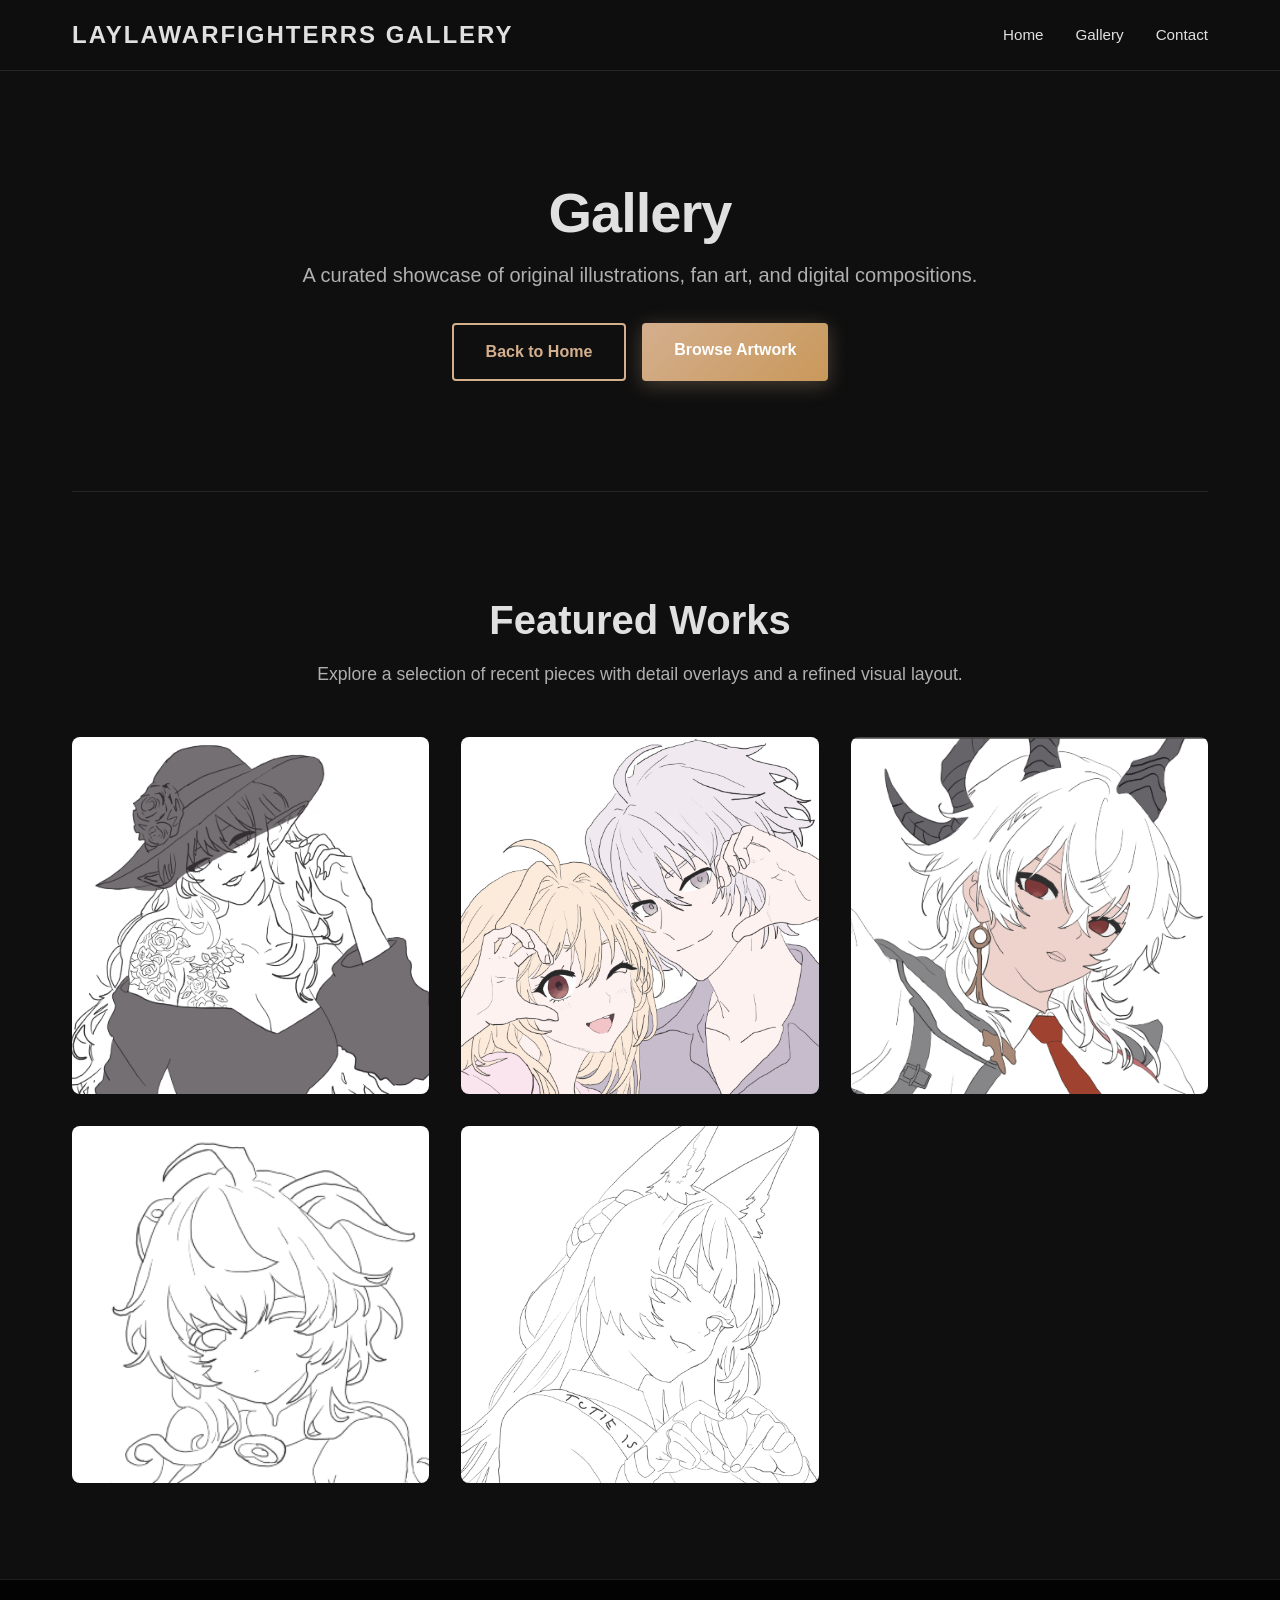
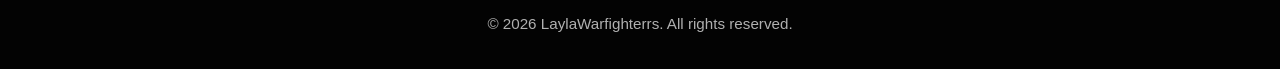
==== gallery.html @ 2073dcb2 "website created from visual studio" ====
<!doctype html>
<html lang="en">
<head>
  <meta charset="utf-8" />
  <meta name="viewport" content="width=device-width,initial-scale=1" />
  <title>Gallery | LaylaWarfighterrs</title>
  <link rel="stylesheet" href="styles.css">
</head>
<body>
  <nav class="navbar" role="navigation" aria-label="Primary navigation">
    <div class="navbar-container">
      <div class="logo">LaylaWarfighterrs Gallery</div>
      <ul class="nav-links">
        <li><a href="index.html" class="nav-link">Home</a></li>
        <li><a href="gallery.html" class="nav-link">Gallery</a></li>
        <li><a href="#contact" class="nav-link">Contact</a></li>
      </ul>
    </div>
  </nav>

  <header class="hero hero--centered" id="home" role="banner">
    <div class="hero-content">
      <h1 class="hero-title">Gallery</h1>
      <p class="hero-subtitle">A curated showcase of original illustrations, fan art, and digital compositions.</p>
      <div class="hero-buttons">
        <a href="index.html" class="btn btn-secondary">Back to Home</a>
        <a href="#gallery" class="btn btn-primary">Browse Artwork</a>
      </div>
    </div>
  </header>

  <main class="container" role="main">
    <section class="portfolio" id="gallery" aria-label="Gallery showcase">
      <h2 class="section-title">Featured Works</h2>
      <p class="section-subtitle">Explore a selection of recent pieces with detail overlays and a refined visual layout.</p>

      <div class="portfolio-grid">
        <article class="portfolio-item">
          <a href="galleryoc.html">
            <div class="portfolio-image">
              <img src="lystrixoc.png" alt="OC Drawings preview" />
              <div class="portfolio-overlay">
                <h3>OC Drawings</h3>
                <p>Original character artworks.</p>
              </div>
            </div>
          </a>
        </article>

        <article class="portfolio-item">
          <a href="gallerycomm.html">
            <div class="portfolio-image">
              <img src="commcov.png" alt="Commission Work preview" />
              <div class="portfolio-overlay">
                <h3>Commission Work</h3>
                <p>Custom illustrations for clients.</p>
              </div>
            </div>
          </a>
        </article>

        <article class="portfolio-item">
          <a href="galleryzani.html">
            <div class="portfolio-image">
              <img src="zanicov.png" alt="Zani Drawings preview" />
              <div class="portfolio-overlay">
                <h3>Zani Drawings</h3>
                <p>Fan art and stylized illustrations inspired by Zani.</p>
              </div>
            </div>
          </a>
        </article>

        <article class="portfolio-item">
          <a href="gallerygenshin.html">
            <div class="portfolio-image">
              <img src="genshincov3.png" alt="Genshin Artwork preview" />
              <div class="portfolio-overlay">
                <h3>Genshin Artwork</h3>
                <p>Collection of Genshin Impact characters.</p>
              </div>
            </div>
          </a>
        </article>

        <article class="portfolio-item">
          <a href="galleryzzz.html">
            <div class="portfolio-image">
              <img src="zzzcov.png" alt="ZZZ Artwork preview" />
              <div class="portfolio-overlay">
                <h3>ZZZ Artwork</h3>
                <p>Collection of Zenless Zone Zero themed artwork.</p>
              </div>
            </div>
          </a>
        </article>
      </div>
    </section>
  </main>

  <footer class="footer">
    <p>&copy; 2026 LaylaWarfighterrs. All rights reserved.</p>
  </footer>
</body>
</html>
---- styles.css ----
/* Professional Digital Artist Portfolio */

/* Reset */
* {
  box-sizing: border-box;
}

html {
  scroll-behavior: smooth;
}

:root {
  --bg: #0f0f0f;
  --surface: rgba(15, 15, 15, 0.95);
  --card: rgba(18, 18, 18, 0.9);
  --text: #e0e0e0;
  --muted: #b0b0b0;
  --accent: #D4AF8E;
  --accent-soft: #C9985A;
  --border: rgba(255, 255, 255, 0.1);
  --footer-bg: rgba(0, 0, 0, 0.8);
  --overlay-bg: rgba(0, 0, 0, 0.8);
  --hero-shadow: rgba(212, 175, 142, 0.2);
  --nav-bg: rgba(15, 15, 15, 0.95);
  --input-bg: rgba(255, 255, 255, 0.05);
  --btn-secondary-bg: transparent;
  --btn-secondary-color: var(--accent);
  --btn-secondary-border: var(--accent);
}

.light-theme {
  --bg: #f6f5f2;
  --surface: rgba(255, 255, 255, 0.95);
  --card: rgba(255, 255, 255, 0.95);
  --text: #1a1a1a;
  --muted: #5c5c5c;
  --accent: #b68e59;
  --accent-soft: #d4b57f;
  --border: rgba(0, 0, 0, 0.1);
  --footer-bg: rgba(255, 255, 255, 0.9);
  --overlay-bg: rgba(255, 255, 255, 0.85);
  --hero-shadow: rgba(182, 142, 89, 0.2);
  --nav-bg: rgba(255, 255, 255, 0.95);
  --input-bg: rgba(0, 0, 0, 0.05);
  --btn-secondary-bg: transparent;
  --btn-secondary-color: var(--accent);
  --btn-secondary-border: var(--accent);
}

body {
  margin: 0;
  font-family: 'Segoe UI', Roboto, 'Helvetica Neue', Arial, sans-serif;
  background: var(--bg);
  color: var(--text);
  line-height: 1.6;
  -webkit-font-smoothing: antialiased;
  -moz-osx-font-smoothing: grayscale;
}

/* Navbar */
.navbar {
  position: sticky;
  top: 0;
  background: var(--nav-bg);
  backdrop-filter: blur(10px);
  padding: 1rem 0;
  z-index: 1000;
  border-bottom: 1px solid var(--border);
}

.navbar-container {
  max-width: 1200px;
  margin: 0 auto;
  padding: 0 2rem;
  display: flex;
  justify-content: space-between;
  align-items: center;
}

.logo {
  font-size: 1.5rem;
  font-weight: 700;
  color: var(--text);
  text-transform: uppercase;
  letter-spacing: 2px;
}

.nav-links {
  display: flex;
  list-style: none;
  gap: 2rem;
  margin: 0;
  padding: 0;
}

.nav-link {
  color: var(--text);
  text-decoration: none;
  font-size: 0.95rem;
  font-weight: 500;
  transition: color 0.3s ease, text-shadow 0.3s ease;
  position: relative;
}

.nav-link:hover {
  color: var(--accent);
  text-shadow: 0 0 10px rgba(212, 175, 142, 0.5);
}

.nav-link::after {
  content: '';
  position: absolute;
  bottom: -5px;
  left: 0;
  width: 0;
  height: 2px;
  background: var(--accent);
  transition: width 0.3s ease;
}

.nav-link:hover::after {
  width: 100%;
}

/* Hero Section */
.hero {
  display: grid;
  grid-template-columns: 1fr 1fr;
  align-items: center;
  gap: 4rem;
  max-width: 1200px;
  margin: 0 auto;
  padding: 6rem 2rem;
  min-height: 600px;
}

.hero.hero--centered {
  display: flex;
  flex-direction: column;
  justify-content: center;
  align-items: center;
  text-align: center;
  min-height: 420px;
}

.hero.hero--centered .hero-content {
  max-width: 900px;
}

.hero.hero--centered .hero-buttons {
  justify-content: center;
}

.hero-content {
  z-index: 2;
  text-align: center;
}

.hero-buttons {
  display: flex;
  gap: 1rem;
  flex-wrap: wrap;
  justify-content: center;
}

.hero-title {
  font-size: 3.5rem;
  font-weight: 700;
  margin: 0 0 1rem 0;
  color: var(--text);
  line-height: 1.1;
  letter-spacing: -1px;
}

.hero-subtitle {
  font-size: 1.25rem;
  color: var(--muted);
  margin: 0 0 2rem 0;
  line-height: 1.6;
}

.hero-buttons {
  display: flex;
  gap: 1rem;
  flex-wrap: wrap;
}

.btn {
  padding: 0.875rem 2rem;
  font-size: 1rem;
  font-weight: 600;
  text-decoration: none;
  border: none;
  border-radius: 4px;
  cursor: pointer;
  transition: all 0.3s ease;
  display: inline-block;
}

.btn-primary {
  background: linear-gradient(135deg, var(--accent), var(--accent-soft));
  color: white;
  box-shadow: 0 4px 20px rgba(212, 175, 142, 0.3);
}

.btn-primary:hover {
  transform: translateY(-2px);
  box-shadow: 0 8px 30px rgba(212, 175, 142, 0.5);
}

.btn-secondary {
  background: var(--btn-secondary-bg);
  color: var(--btn-secondary-color);
  border: 2px solid var(--btn-secondary-border);
}

.btn-secondary:hover {
  background: rgba(212, 175, 142, 0.1);
  transform: translateY(-2px);
}

.hero-image {
  position: relative;
  height: 500px;
  border-radius: 12px;
  overflow: hidden;
  box-shadow: 0 20px 60px var(--hero-shadow);
}

.hero-image img {
  width: 100%;
  height: 100%;
  object-fit: cover;
}

/* Container */
.container {
  max-width: 1200px;
  margin: 0 auto;
  padding: 0 2rem;
}

/* Section Styles */
.section-title {
  font-size: 2.5rem;
  font-weight: 700;
  color: var(--text);
  margin: 0 0 0.5rem 0;
  text-align: center;
}

.section-subtitle {
  font-size: 1.1rem;
  color: var(--muted);
  text-align: center;
  margin: 0 0 3rem 0;
}

.subsection-title {
  font-size: 1.5rem;
  font-weight: 600;
  color: #ffffff;
  margin: 2rem 0 1rem 0;
}

/* Portfolio Section */
.portfolio {
  padding: 6rem 0;
  border-top: 1px solid rgba(255, 255, 255, 0.1);
}

.portfolio-grid {
  display: grid;
  grid-template-columns: repeat(auto-fit, minmax(280px, 1fr));
  gap: 2rem;
  margin-top: 3rem;
}

.portfolio-item {
  position: relative;
  overflow: hidden;
  border-radius: 8px;
  aspect-ratio: 1;
  group/item;
}

.portfolio-image {
  position: relative;
  width: 100%;
  height: 100%;
  overflow: hidden;
}

.portfolio-image img {
  width: 100%;
  height: 100%;
  object-fit: cover;
  transition: transform 0.4s ease;
}

.portfolio-item:hover .portfolio-image img {
  transform: scale(1.08);
}

.portfolio-overlay {
  position: absolute;
  inset: 0;
  background: var(--overlay-bg);
  display: flex;
  flex-direction: column;
  justify-content: flex-end;
  padding: 2rem;
  opacity: 0;
  transition: opacity 0.3s ease;
}

.portfolio-item:hover .portfolio-overlay {
  opacity: 1;
}

.portfolio-overlay h3 {
  margin: 0 0 0.5rem 0;
  font-size: 1.25rem;
  color: var(--text);
}

.portfolio-overlay p {
  margin: 0;
  color: var(--accent);
  font-size: 0.9rem;
}

/* About Section */
.about {
  padding: 6rem 0;
  border-top: 1px solid var(--border);
}

.about-content {
  display: grid;
  grid-template-columns: 1fr 1fr;
  gap: 4rem;
  align-items: center;
}

.about-text p {
  font-size: 1.05rem;
  color: var(--muted);
  line-height: 1.8;
  margin: 0 0 1.5rem 0;
}

.services-list {
  list-style: none;
  padding: 0;
  margin: 0;
}

.services-list li {
  padding: 0.75rem 0 0.75rem 2rem;
  position: relative;
  color: var(--muted);
  font-size: 1.05rem;
}

.services-list li::before {
  content: '▸';
  position: absolute;
  left: 0;
  color: var(--accent);
  font-size: 1.5rem;
}

.about-image {
  position: relative;
  border-radius: 12px;
  overflow: hidden;
  height: 400px;
  box-shadow: 0 20px 60px var(--hero-shadow);
}

.about-image img {
  width: 100%;
  height: 100%;
  object-fit: cover;
}

/* Contact Section */
.contact {
  padding: 6rem 0;
  border-top: 1px solid var(--border);
  border-bottom: 1px solid var(--border);
  text-align: center;
}

.contact-content {
  display: grid;
  grid-template-columns: 1fr;
  gap: 2rem;
  margin-top: 3rem;
  justify-items: center;
}

.contact-info {
  max-width: 700px;
  width: 100%;
}

.contact-info h3 {
  font-size: 1.5rem;
  color: var(--text);
  margin: 0 0 1.5rem 0;
}

.contact-info p {
  color: var(--muted);
  margin: 1rem 0;
  font-size: 1.05rem;
}

.contact strong,
.contact-info p strong {
  color: #D4AF8E;
}

.social-links {
  list-style: none;
  padding: 0;
  margin: 1rem 0 0 0;
  display: flex;
  gap: 2rem;
  flex-wrap: wrap;
}

.social-links a {
  color: #D4AF8E;
  text-decoration: none;
  font-weight: 500;
  transition: all 0.3s ease;
}

.social-links a:hover {
  color: #ffffff;
  text-shadow: 0 0 10px rgba(212, 175, 142, 0.5);
}

.contact-form {
  display: flex;
  flex-direction: column;
  gap: 1.5rem;
}

.contact-form input,
.contact-form textarea {
  padding: 1rem;
  background: var(--input-bg);
  border: 1px solid var(--border);
  color: var(--text);
  border-radius: 4px;
  font-family: inherit;
  font-size: 1rem;
  transition: all 0.3s ease;
}

.contact-form input::placeholder,
.contact-form textarea::placeholder {
  color: #808080;
}

.contact-form input:focus,
.contact-form textarea:focus {
  outline: none;
  border-color: #D4AF8E;
  background: rgba(212, 175, 142, 0.05);
  box-shadow: 0 0 10px rgba(212, 175, 142, 0.2);
}

.image-modal {
  display: none;
  position: fixed;
  inset: 0;
  background: rgba(0, 0, 0, 0.88);
  justify-content: center;
  align-items: center;
  padding: 2rem;
  z-index: 2000;
}

.image-modal.active {
  display: flex;
}

.image-modal .modal-content {
  max-width: 90%;
  max-height: 90%;
  border-radius: 12px;
  box-shadow: 0 0 60px rgba(0, 0, 0, 0.5);
}

.modal-close {
  position: absolute;
  top: 1.25rem;
  right: 1.25rem;
  width: 2.5rem;
  height: 2.5rem;
  border: none;
  border-radius: 50%;
  background: rgba(255, 255, 255, 0.15);
  color: #ffffff;
  font-size: 1.5rem;
  line-height: 2.5rem;
  cursor: pointer;
}

.lupa-clickable {
  cursor: zoom-in;
}

.lupa-clickable img {
  display: block;
}

/* Footer */
.footer {
  background: var(--footer-bg);
  border-top: 1px solid var(--border);
  padding: 2rem;
  text-align: center;
  color: var(--muted);
}

.footer p {
  margin: 0;
  font-size: 0.95rem;
}

/* Responsive Design */
@media (max-width: 768px) {
  .hero {
    grid-template-columns: 1fr;
    gap: 2rem;
    padding: 3rem 1rem;
    min-height: auto;
  }

  .hero-title {
    font-size: 2.5rem;
  }

  .hero-subtitle {
    font-size: 1.1rem;
  }

  .hero-image {
    height: 300px;
  }

  .hero-buttons {
    flex-direction: column;
  }

  .btn {
    width: 100%;
    text-align: center;
  }

  .navbar-container {
    flex-direction: column;
    gap: 1rem;
  }

  .nav-links {
    gap: 1rem;
    flex-direction: column;
    text-align: center;
  }

  .section-title {
    font-size: 2rem;
  }

  .portfolio-grid {
    grid-template-columns: 1fr;
    gap: 1.5rem;
  }

  .portfolio-item {
    aspect-ratio: auto;
    height: 250px;
  }

  .about-content {
    grid-template-columns: 1fr;
    gap: 2rem;
  }

  .about-image {
    height: 300px;
  }

  .contact-content {
    grid-template-columns: 1fr;
    gap: 2rem;
  }
}

@media (max-width: 480px) {
  .navbar-container {
    padding: 0 1rem;
  }

  .logo {
    font-size: 1.2rem;
    letter-spacing: 1px;
  }

  .hero-title {
    font-size: 2rem;
  }

  .hero-subtitle {
    font-size: 1rem;
  }

  .section-title {
    font-size: 1.75rem;
  }

  .section-subtitle {
    font-size: 1rem;
  }
}
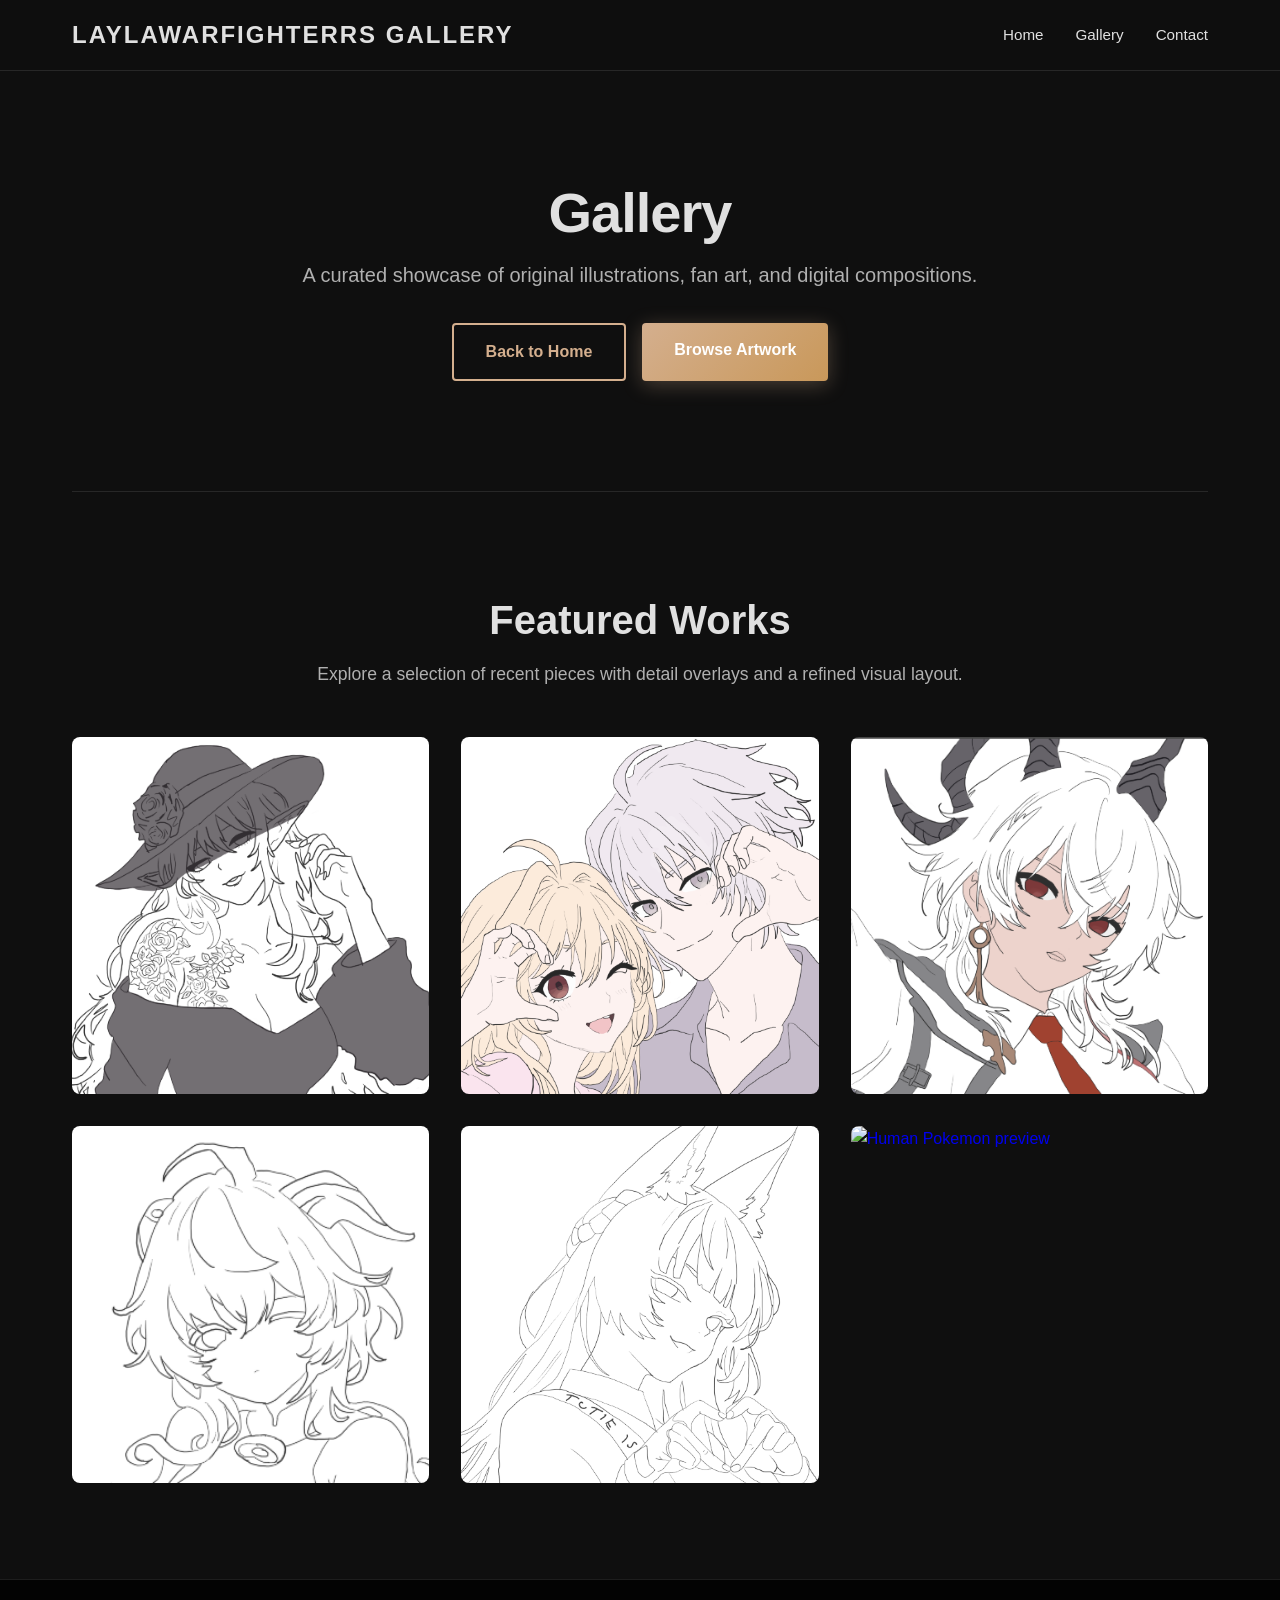
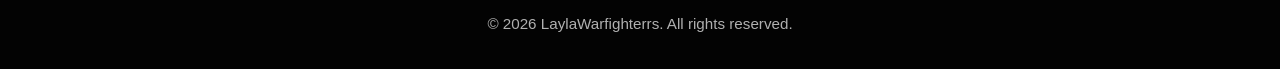
==== commit 70c9dd81: "added mon gallery to main" ====
--- a/gallery.html
+++ b/gallery.html
@@ -94,6 +94,19 @@
             </div>
           </a>
         </article>
+
+         <article class="portfolio-item">
+          <a href="galleryhumanpkmn.html">
+            <div class="portfolio-image">
+              <img src="krookfsmall.png" alt="Human Pokemon preview" />
+              <div class="portfolio-overlay">
+                <h3>Human Pokemon</h3>
+                <p>Collection of humanized Pokemon characters, Work in Progress.</p>
+              </div>
+            </div>
+          </a>
+        </article>
+        
       </div>
     </section>
   </main>
--- a/styles.css
+++ b/styles.css
@@ -57,6 +57,10 @@
   -moz-osx-font-smoothing: grayscale;
 }
 
+body.modal-open {
+  overflow: hidden;
+}
+
 /* Navbar */
 .navbar {
   position: sticky;
@@ -233,11 +237,96 @@
   object-fit: cover;
 }
 
+.portfolio-actions {
+  display: flex;
+  justify-content: center;
+  margin-top: 2rem;
+}
+
 /* Container */
 .container {
   max-width: 1200px;
   margin: 0 auto;
   padding: 0 2rem;
+}
+
+.image-link {
+  display: block;
+  text-decoration: none;
+  cursor: zoom-in;
+}
+
+.image-modal {
+  position: fixed;
+  inset: 0;
+  z-index: 999999;
+  display: none;
+  align-items: flex-start;
+  justify-content: center;
+  padding: 2rem;
+  background: rgba(0, 0, 0, 0.95);
+  backdrop-filter: blur(4px);
+  overflow: auto;
+}
+
+.image-modal.is-open {
+  display: flex;
+}
+
+.image-modal__content {
+  position: relative;
+  display: inline-block;
+  margin: 0 auto;
+  background: transparent;
+}
+
+.image-modal__close,
+.image-modal__prev,
+.image-modal__next {
+  position: absolute;
+  border: 0;
+  background: rgba(0, 0, 0, 0.6);
+  color: white;
+  font-size: 1.8rem;
+  width: 2.5rem;
+  height: 2.5rem;
+  border-radius: 50%;
+  cursor: pointer;
+  display: flex;
+  align-items: center;
+  justify-content: center;
+}
+
+.image-modal__close {
+  top: 0.75rem;
+  right: 0.75rem;
+}
+
+.image-modal__prev,
+.image-modal__next {
+  top: 50%;
+  transform: translateY(-50%);
+}
+
+.image-modal__prev {
+  left: -1.75rem;
+}
+
+.image-modal__next {
+  right: -1.75rem;
+}
+
+.image-modal img {
+  display: block;
+  width: auto;
+  height: auto;
+  max-width: 90vw;
+  max-height: 80vh;
+  width: auto;
+  height: auto;
+  object-fit: contain;
+  border-radius: 12px;
+  box-shadow: 0 20px 60px rgba(0, 0, 0, 0.4);
 }
 
 /* Section Styles */
@@ -281,14 +370,24 @@
   overflow: hidden;
   border-radius: 8px;
   aspect-ratio: 1;
-  group/item;
+  display: grid;
 }
 
 .portfolio-image {
-  position: relative;
+  position: absolute;
+  inset: 0;
   width: 100%;
   height: 100%;
   overflow: hidden;
+}
+
+.portfolio-image.portrait-wrapper {
+  width: 100%;
+  height: 100%;
+  display: flex;
+  align-items: center;
+  justify-content: center;
+  background: transparent;
 }
 
 .portfolio-image img {
@@ -296,6 +395,21 @@
   height: 100%;
   object-fit: cover;
   transition: transform 0.4s ease;
+}
+
+.portfolio-image.portrait-wrapper img {
+  display: block;
+  width: 100%;
+  height: 100%;
+  object-fit: cover;
+  object-position: center;
+}
+
+.portfolio-image.portrait-wrapper img.portrait-img {
+  width: 100%;
+  height: 100%;
+  object-fit: cover;
+  object-position: center;
 }
 
 .portfolio-item:hover .portfolio-image img {
